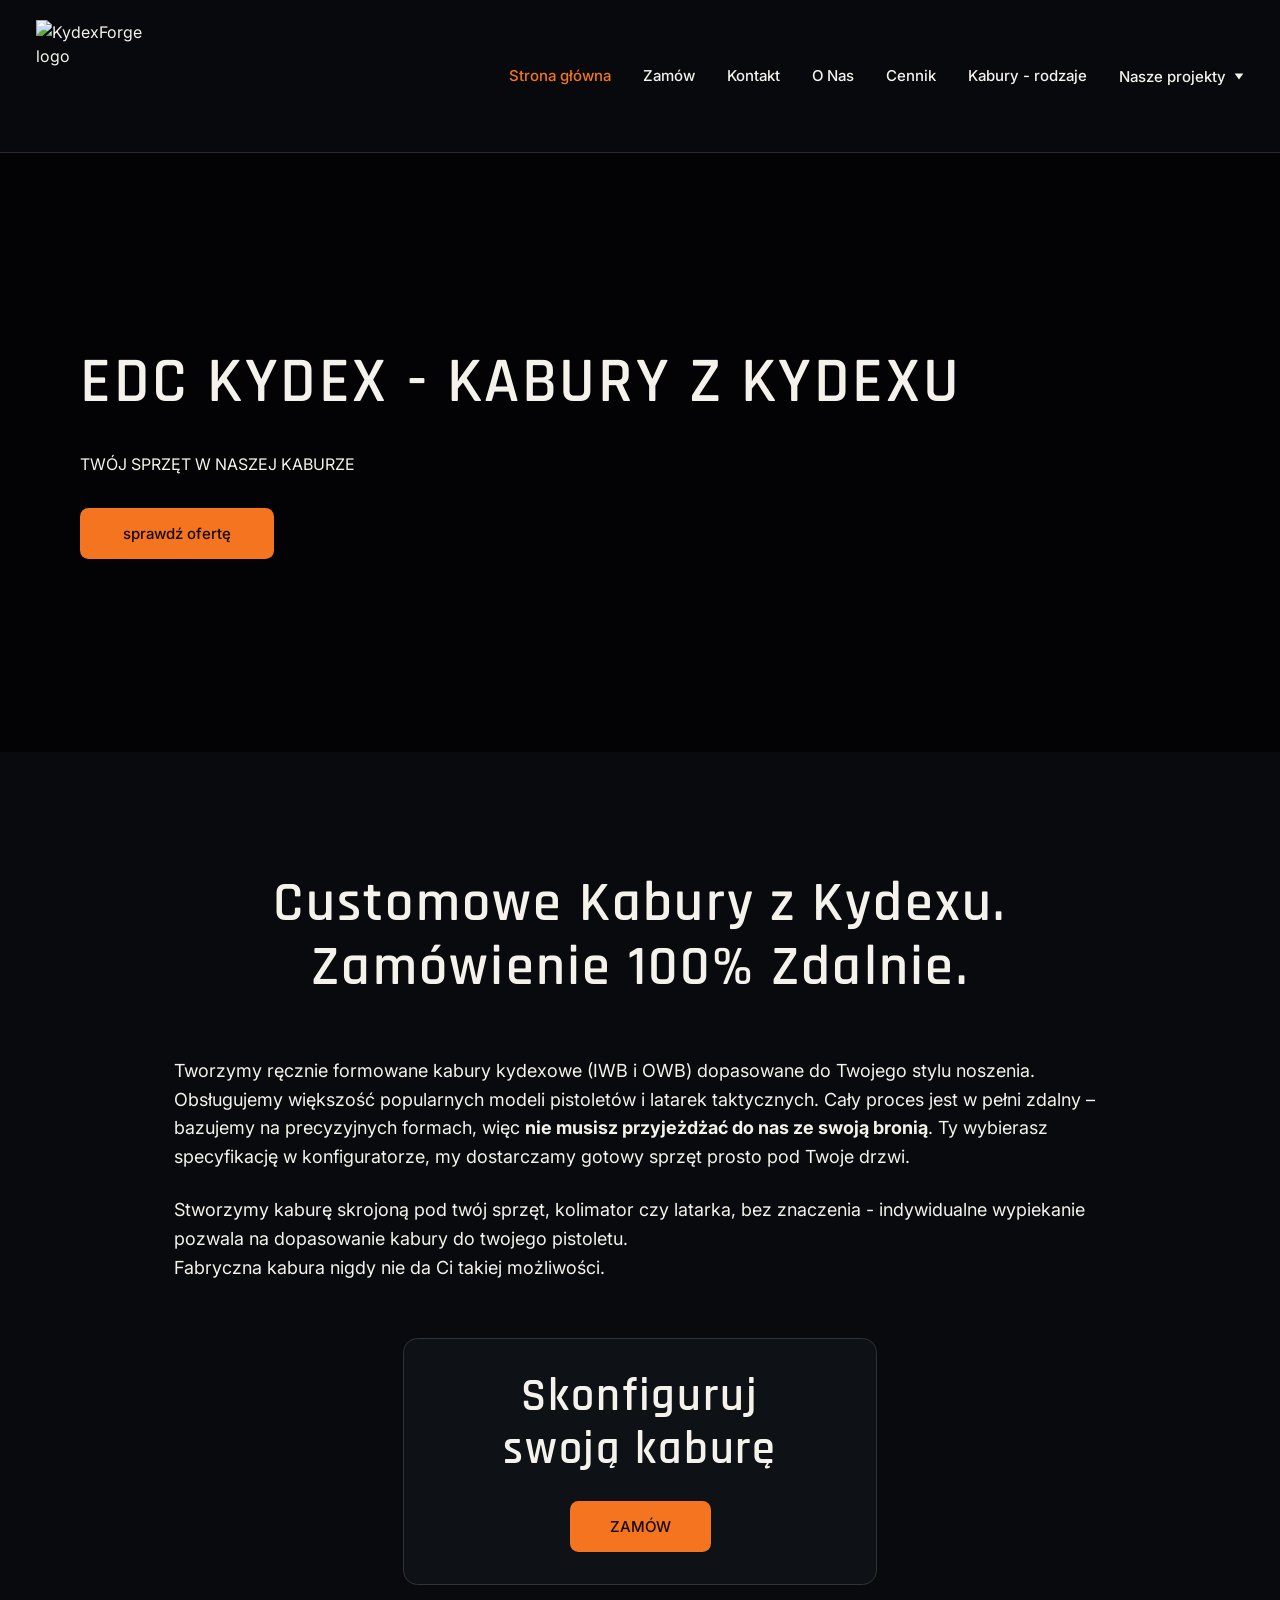
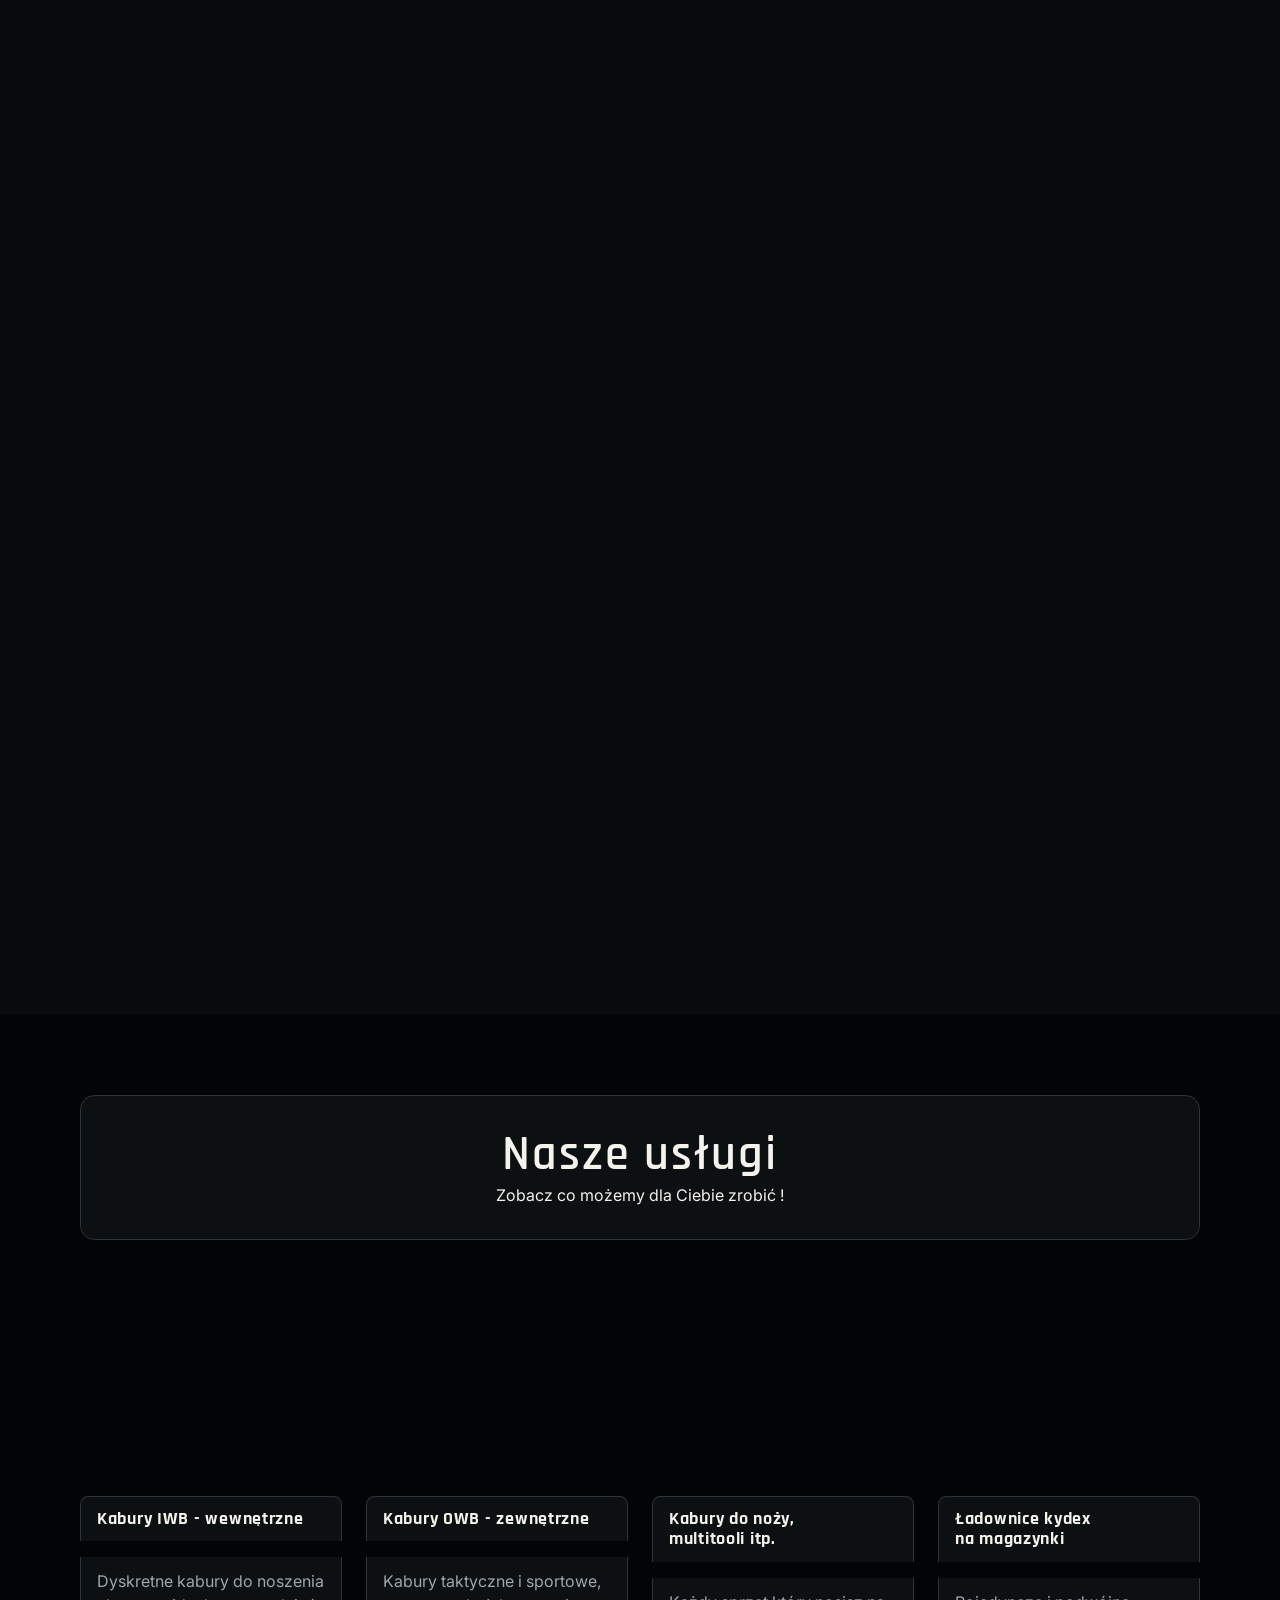
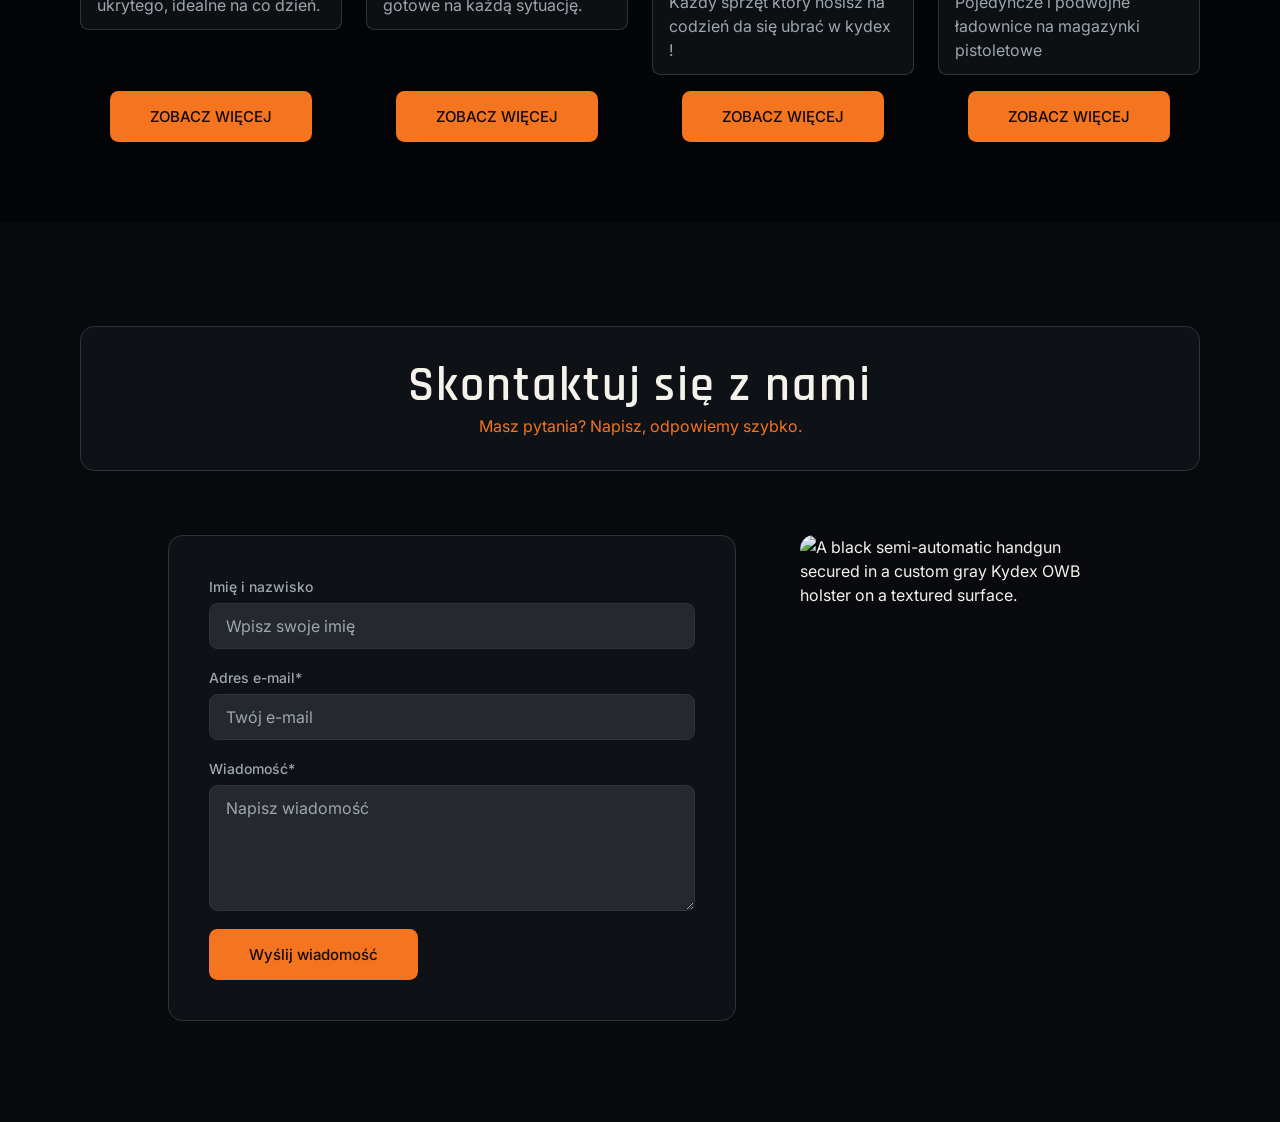
==== index.html @ a44f7149 "Add static EDCKYDEX site rewrite. Recreate the Hostinger pages as semantic HTML and CSS aligned with" ====
﻿<!DOCTYPE html>
<html lang="pl">
<head>
	<meta charset="utf-8">
	<meta name="viewport" content="width=device-width, initial-scale=1.0">

	<title>EDCKYDEX – kabury kydex i akcesoria 3D  | KydexForge</title>
	<meta name="description" content="Kabury Kydex do broni palnej, noży i multitooli. Zrobimy kaburę do twojej broni z latarką, kolimatorem, wewnętrzne do skrytego noszenia, zewnętrzne na strzelnicę lub zawody strzeleckie">
	<meta name="keywords" content="kabury kydex, akcesoria 3D, kabury custom">

	<link rel="canonical" href="https://www.edckydex.pl/">
	<link rel="alternate" hreflang="x-default" href="https://www.edckydex.pl/">

	<meta property="og:url" content="https://www.edckydex.pl/">
	<meta property="og:type" content="website">
	<meta property="og:site_name" content="KydexForge">
	<meta property="og:title" content="EDCKYDEX – kabury kydex i akcesoria 3D  | KydexForge">
	<meta property="og:description" content="Kabury Kydex do broni palnej, noży i multitooli. Zrobimy kaburę do twojej broni z latarką, kolimatorem, wewnętrzne do skrytego noszenia, zewnętrzne na strzelnicę lub zawody strzeleckie">
	<meta property="og:image" content="">
	<meta property="og:image:alt" content="">
	<meta name="twitter:card" content="summary_large_image">
	<meta name="twitter:title" content="EDCKYDEX – kabury kydex i akcesoria 3D  | KydexForge">
	<meta name="twitter:description" content="Kabury Kydex do broni palnej, noży i multitooli. Zrobimy kaburę do twojej broni z latarką, kolimatorem, wewnętrzne do skrytego noszenia, zewnętrzne na strzelnicę lub zawody strzeleckie">
	<meta name="twitter:image" content="">
	<meta name="twitter:image:alt" content="">

	<link rel="icon" type="image/png" sizes="16x16" href="/favicon-16.png">
	<link rel="icon" type="image/png" sizes="32x32" href="/favicon-32.png">
	<link rel="icon" type="image/png" sizes="192x192" href="/favicon-192.png">
	<link rel="apple-touch-icon" href="/apple-touch-icon.png">

	<link rel="preconnect" href="https://assets.zyrosite.com">
	<link rel="preconnect" href="https://fonts.googleapis.com">
	<link rel="preconnect" href="https://fonts.gstatic.com" crossorigin>
	<link rel="stylesheet" href="https://fonts.googleapis.com/css2?family=Inter:wght@400;500;600;700&amp;family=Rajdhani:wght@600;700&amp;display=swap">

	<link rel="stylesheet" href="/styles.css">

	<script type="application/ld+json">{"@context":"https://schema.org/","name":"KydexForge","url":"https://www.edckydex.pl","description":"Kabury Kydex do broni palnej, noży i multitooli. Zrobimy kaburę do twojej broni z latarką, kolimatorem, wewnętrzne do skrytego noszenia, zewnętrzne na strzelnicę lub zawody strzeleckie","inLanguage":"pl","keywords":["kabury kydex","akcesoria 3D","kabury custom"],"@type":"WebSite"}</script>
</head>
<body>
	<a class="skip-link" href="#main">Przejdź do treści</a>

	<header class="site-header">
		<div class="site-header__inner">
			<a class="site-header__logo" href="/">
				<img src="https://config.edckydex.pl/logo.png" alt="KydexForge logo" width="112" height="112">
			</a>

			<input class="nav-toggle" type="checkbox" id="nav-toggle">
			<label class="burger" for="nav-toggle" title="Menu" aria-label="Menu">
				<span class="burger__line"></span>
				<span class="burger__line"></span>
				<span class="burger__line"></span>
			</label>

			<nav class="nav" aria-label="Menu główne">
				<ul class="nav__list">
					<li class="nav__item"><a class="nav__link" href="/" aria-current="page">Strona główna</a></li>
					<li class="nav__item"><a class="nav__link" href="/zamowienie-kabury">Zamów</a></li>
					<li class="nav__item"><a class="nav__link" href="/#contact">Kontakt</a></li>
					<li class="nav__item"><a class="nav__link" href="/#aboutus">O Nas</a></li>
					<li class="nav__item"><a class="nav__link" href="/cennik-kabur">Cennik</a></li>
					<li class="nav__item"><a class="nav__link" href="/#services">Kabury - rodzaje</a></li>
					<li class="nav__item nav__item--has-children">
						<button class="nav__link nav__trigger" type="button" aria-haspopup="true">
							Nasze projekty
							<svg class="nav__arrow" width="10" height="7" viewBox="0 0 10 7" fill="none" aria-hidden="true" focusable="false"><path d="M5 6.5L0.669873 0.5L9.33013 0.500001L5 6.5Z" fill="currentColor"></path></svg>
						</button>
						<ul class="nav__dropdown" id="nav-projects">
							<li><a class="nav__link" href="/kabury-zewnetrzne#mpsradom">Kabura OWB MPS Radom</a></li>
							<li><a class="nav__link" href="/kabury-do-broni-palnej#p83iwb">Kabura IWB Plus do P-83</a></li>
							<li><a class="nav__link" href="/kabury-do-broni-palnej#iwbglockgl22">Kabura IWB Glock z latarką Fenix GL22</a></li>
							<li><a class="nav__link" href="/kabury-zewnetrzne#glockduty">Kabura Duty Glock 19/19X/45/17/49</a></li>
							<li><a class="nav__link" href="/kabury-zewnetrzne#pancakemc2c">Kabura Pancake Mossberg MC2C</a></li>
							<li><a class="nav__link" href="/kabury-zewnetrzne#uberticattleman">Kabura Pancake Uberti Cattleman lewa</a></li>
							<li><a class="nav__link" href="/kabury-zewnetrzne#canikttiowb">Kabura OWB Canik TTI Combat</a></li>
							<li><a class="nav__link" href="/kabury-do-broni-palnej#iwbechelon">Kabura IWB Echelon Compact</a></li>
							<li><a class="nav__link" href="/kabury-zewnetrzne#gpp1">Kabura Pancake Grand Power P1 MK23</a></li>
							<li><a class="nav__link" href="/kabury-zewnetrzne#keltecp17hybryda">Kabura IWB/OWB Keltec P17</a></li>
							<li><a class="nav__link" href="/kabury-zewnetrzne#pancakeglock45">Kabura Pancake Glock 19/45</a></li>
							<li><a class="nav__link" href="/kabury-zewnetrzne#steyrl9">Kabura Pancake Steyr L9A2</a></li>
							<li><a class="nav__link" href="/kabury-do-broni-palnej#mc2ciwb">Kabura IWB Mossberg MC2C</a></li>
							<li><a class="nav__link" href="/kabury-zewnetrzne#dutyshadow">Kabura Duty CZ Shadow Target 6&quot;</a></li>
							<li><a class="nav__link" href="/kabury-do-broni-palnej#glock19iwb">Kabura IWB Glock 19/CZ P10C</a></li>
							<li><a class="nav__link" href="/kabury-do-broni-palnej#wessonmodel36">Kabura IWB S&amp;W model 36</a></li>
							<li><a class="nav__link" href="/kabury-do-broni-palnej#pps-m2">Kabura IWB Walther PPS M2</a></li>
						</ul>
					</li>
				</ul>
			</nav>
		</div>
	</header>

	<main id="main">
		<section class="hero">
			<img class="hero__bg"
				alt="black and white bed linen"
				src="https://assets.zyrosite.com/cdn-cgi/image/format=auto,w=1920,fit=crop/MESQBRFYJM4INVUA/gemini_generated_image_mvxft9mvxft9mvxf-JSBDmFn2jzbjaI4V.png"
				srcset="https://assets.zyrosite.com/cdn-cgi/image/format=auto,w=768,fit=crop/MESQBRFYJM4INVUA/gemini_generated_image_mvxft9mvxft9mvxf-JSBDmFn2jzbjaI4V.png 768w,
					https://assets.zyrosite.com/cdn-cgi/image/format=auto,w=1440,fit=crop/MESQBRFYJM4INVUA/gemini_generated_image_mvxft9mvxft9mvxf-JSBDmFn2jzbjaI4V.png 1440w,
					https://assets.zyrosite.com/cdn-cgi/image/format=auto,w=1920,fit=crop/MESQBRFYJM4INVUA/gemini_generated_image_mvxft9mvxft9mvxf-JSBDmFn2jzbjaI4V.png 1920w,
					https://assets.zyrosite.com/cdn-cgi/image/format=auto,w=2800,fit=crop/MESQBRFYJM4INVUA/gemini_generated_image_mvxft9mvxft9mvxf-JSBDmFn2jzbjaI4V.png 2800w"
				sizes="100vw" fetchpriority="high" decoding="async">
			<div class="hero__content container">
				<h1>EDC KYDEX - KABURY Z KYDEXU</h1>
				<p class="hero__lead">TWÓJ SPRZĘT W NASZEJ KABURZE</p>
				<a class="btn hero__button" href="/#services">sprawdź ofertę</a>
			</div>
		</section>

		<section id="aboutus" class="about">
			<div class="container">
				<h2 class="about__title">Customowe Kabury z Kydexu.  Zamówienie 100% Zdalnie.</h2>

				<div class="about__text">
					<p>Tworzymy ręcznie formowane kabury kydexowe (IWB i OWB) dopasowane do Twojego stylu noszenia. Obsługujemy większość popularnych modeli pistoletów i latarek taktycznych. Cały proces jest w pełni zdalny – bazujemy na precyzyjnych formach, więc <strong>nie musisz przyjeżdżać do nas ze swoją bronią</strong>. Ty wybierasz specyfikację w konfiguratorze, my dostarczamy gotowy sprzęt prosto pod Twoje drzwi.</p>
					<p>Stworzymy kaburę skrojoną pod twój sprzęt, kolimator czy latarka, bez znaczenia - indywidualne wypiekanie  pozwala na dopasowanie kabury do twojego pistoletu.<br>Fabryczna kabura nigdy nie da Ci takiej możliwości.</p>
				</div>

				<div class="card card--cta about__cta">
					<h3 class="about__cta-title">Skonfiguruj swoją kaburę</h3>
					<a class="btn about__cta-button" href="https://config.edckydex.pl/" target="_blank" rel="nofollow noopener">ZAMÓW</a>
				</div>

				<img class="about__image"
					alt="Two black handguns secured in tan kydex tactical holsters with nylon drop leg straps."
					src="https://assets.zyrosite.com/cdn-cgi/image/format=auto,w=1024,h=668,fit=crop/MESQBRFYJM4INVUA/gemini_generated_image_p4zbgvp4zbgvp4zb-cxG4apz5AHHGq2GG.png"
					srcset="https://assets.zyrosite.com/cdn-cgi/image/format=auto,w=375,h=245,fit=crop/MESQBRFYJM4INVUA/gemini_generated_image_p4zbgvp4zbgvp4zb-cxG4apz5AHHGq2GG.png 375w,
						https://assets.zyrosite.com/cdn-cgi/image/format=auto,w=768,h=502,fit=crop/MESQBRFYJM4INVUA/gemini_generated_image_p4zbgvp4zbgvp4zb-cxG4apz5AHHGq2GG.png 768w,
						https://assets.zyrosite.com/cdn-cgi/image/format=auto,w=1024,h=668,fit=crop/MESQBRFYJM4INVUA/gemini_generated_image_p4zbgvp4zbgvp4zb-cxG4apz5AHHGq2GG.png 1024w,
						https://assets.zyrosite.com/cdn-cgi/image/format=auto,w=1920,h=1253,fit=crop/MESQBRFYJM4INVUA/gemini_generated_image_p4zbgvp4zbgvp4zb-cxG4apz5AHHGq2GG.png 1920w"
					sizes="(min-width: 920px) 854px, 100vw" width="854" height="557" loading="lazy" decoding="async">
			</div>
		</section>

		<section id="services" class="services">
			<div class="container">
				<div class="card card--banner services__intro">
					<h3>Nasze usługi</h3>
					<p>Zobacz co możemy dla Ciebie zrobić !</p>
				</div>

				<ul class="services__grid">
					<li class="service">
						<a class="service__image-link" href="/kabury-do-broni-palnej" rel="nofollow">
							<img class="service__image"
								alt="Black CZ P-10 C semi-automatic pistol next to a custom Kydex IWB holster on a wood background."
								src="https://assets.zyrosite.com/cdn-cgi/image/format=auto,w=768,h=538,fit=crop/MESQBRFYJM4INVUA/gemini_generated_image_6jdhcg6jdhcg6jdh-yZ6WcJ8DPp20JCOe.png"
								srcset="https://assets.zyrosite.com/cdn-cgi/image/format=auto,w=375,h=263,fit=crop/MESQBRFYJM4INVUA/gemini_generated_image_6jdhcg6jdhcg6jdh-yZ6WcJ8DPp20JCOe.png 375w,
									https://assets.zyrosite.com/cdn-cgi/image/format=auto,w=768,h=538,fit=crop/MESQBRFYJM4INVUA/gemini_generated_image_6jdhcg6jdhcg6jdh-yZ6WcJ8DPp20JCOe.png 768w,
									https://assets.zyrosite.com/cdn-cgi/image/format=auto,w=1024,h=718,fit=crop/MESQBRFYJM4INVUA/gemini_generated_image_6jdhcg6jdhcg6jdh-yZ6WcJ8DPp20JCOe.png 1024w"
								sizes="(min-width: 920px) 400px, 100vw" width="400" height="280" loading="lazy" decoding="async">
						</a>
						<h6 class="service__title"><strong>Kabury IWB - wewnętrzne</strong></h6>
						<p class="service__text">Dyskretne kabury do noszenia ukrytego, idealne na co dzień.</p>
						<a class="btn service__button" href="/kabury-do-broni-palnej">ZOBACZ WIĘCEJ</a>
					</li>

					<li class="service">
						<a class="service__image-link" href="/kabury-zewnetrzne">
							<img class="service__image"
								alt="Close-up of a black tactical kydex holster with a handgun secured on a shooter's hip at an outdoor range."
								src="https://assets.zyrosite.com/cdn-cgi/image/format=auto,w=768,h=538,fit=crop/MESQBRFYJM4INVUA/projekt-bez-nazwy-25-wo7CBad02szwQ0hn.png"
								srcset="https://assets.zyrosite.com/cdn-cgi/image/format=auto,w=375,h=263,fit=crop/MESQBRFYJM4INVUA/projekt-bez-nazwy-25-wo7CBad02szwQ0hn.png 375w,
									https://assets.zyrosite.com/cdn-cgi/image/format=auto,w=768,h=538,fit=crop/MESQBRFYJM4INVUA/projekt-bez-nazwy-25-wo7CBad02szwQ0hn.png 768w,
									https://assets.zyrosite.com/cdn-cgi/image/format=auto,w=1024,h=718,fit=crop/MESQBRFYJM4INVUA/projekt-bez-nazwy-25-wo7CBad02szwQ0hn.png 1024w"
								sizes="(min-width: 920px) 400px, 100vw" width="400" height="280" loading="lazy" decoding="async">
						</a>
						<h6 class="service__title"><strong>Kabury OWB - zewnętrzne</strong></h6>
						<p class="service__text">Kabury taktyczne i sportowe, gotowe na każdą sytuację.</p>
						<a class="btn service__button" href="/kabury-zewnetrzne">ZOBACZ WIĘCEJ</a>
					</li>

					<li class="service">
						<a class="service__image-link" href="/kabury-z-kydexu-do-nozy#knives">
							<img class="service__image"
								alt="Two custom fixed blade tactical knives in black Kydex sheaths on a rustic wood surface."
								src="https://assets.zyrosite.com/cdn-cgi/image/format=auto,w=768,h=538,fit=crop/MESQBRFYJM4INVUA/projekt-bez-nazwy-31-Y7TS2TgowQIx1f1m.png"
								srcset="https://assets.zyrosite.com/cdn-cgi/image/format=auto,w=375,h=263,fit=crop/MESQBRFYJM4INVUA/projekt-bez-nazwy-31-Y7TS2TgowQIx1f1m.png 375w,
									https://assets.zyrosite.com/cdn-cgi/image/format=auto,w=768,h=538,fit=crop/MESQBRFYJM4INVUA/projekt-bez-nazwy-31-Y7TS2TgowQIx1f1m.png 768w,
									https://assets.zyrosite.com/cdn-cgi/image/format=auto,w=1024,h=718,fit=crop/MESQBRFYJM4INVUA/projekt-bez-nazwy-31-Y7TS2TgowQIx1f1m.png 1024w"
								sizes="(min-width: 920px) 400px, 100vw" width="400" height="280" loading="lazy" decoding="async">
						</a>
						<h6 class="service__title"><strong>Kabury do noży, multitooli itp.</strong></h6>
						<p class="service__text">Każdy sprzęt który nosisz na codzień da się ubrać w kydex !</p>
						<a class="btn service__button" href="/kabury-z-kydexu-do-nozy#knives">ZOBACZ WIĘCEJ</a>
					</li>

					<li class="service">
						<a class="service__image-link" href="/kabury-do-magazynkow#pouches">
							<img class="service__image"
								alt=""
								src="https://assets.zyrosite.com/cdn-cgi/image/format=auto,w=768,h=538,fit=crop/MESQBRFYJM4INVUA/projekt-bez-nazwy-39-A2X85jYMeCJWvLR9.png"
								srcset="https://assets.zyrosite.com/cdn-cgi/image/format=auto,w=375,h=263,fit=crop/MESQBRFYJM4INVUA/projekt-bez-nazwy-39-A2X85jYMeCJWvLR9.png 375w,
									https://assets.zyrosite.com/cdn-cgi/image/format=auto,w=768,h=538,fit=crop/MESQBRFYJM4INVUA/projekt-bez-nazwy-39-A2X85jYMeCJWvLR9.png 768w,
									https://assets.zyrosite.com/cdn-cgi/image/format=auto,w=1024,h=718,fit=crop/MESQBRFYJM4INVUA/projekt-bez-nazwy-39-A2X85jYMeCJWvLR9.png 1024w"
								sizes="(min-width: 920px) 400px, 100vw" width="400" height="280" loading="lazy" decoding="async">
						</a>
						<h6 class="service__title"><strong>Ładownice kydex na magazynki</strong></h6>
						<p class="service__text">Pojedyncze i podwójne ładownice na magazynki pistoletowe</p>
						<a class="btn service__button" href="/kabury-do-magazynkow#pouches">ZOBACZ WIĘCEJ</a>
					</li>
				</ul>
			</div>
		</section>

		<section id="contact" class="contact">
			<div class="container">
				<div class="card card--banner contact__intro">
					<h3>Skontaktuj się z nami</h3>
					<p class="contact__lead">Masz pytania? Napisz, odpowiemy szybko.</p>
				</div>

				<div class="contact__body">
					<form class="contact-form" name="Contact form 16" method="post" action="#">
						<p class="field">
							<label for="full-name">Imię i nazwisko</label>
							<input id="full-name" name="firstName" type="text" placeholder="Wpisz swoje imię" autocomplete="name">
						</p>
						<p class="field">
							<label for="email">Adres e-mail*</label>
							<input id="email" name="email" type="email" placeholder="Twój e-mail" autocomplete="email" required>
						</p>
						<p class="field">
							<label for="message">Wiadomość*</label>
							<textarea id="message" name="message" rows="5" placeholder="Napisz wiadomość" required></textarea>
						</p>
						<button class="btn contact-form__submit" type="submit" name="submit">Wyślij wiadomość</button>
					</form>

					<img class="contact__image"
						alt="A black semi-automatic handgun secured in a custom gray Kydex OWB holster on a textured surface."
						src="https://assets.zyrosite.com/cdn-cgi/image/format=auto,w=375,h=580,fit=crop/MESQBRFYJM4INVUA/gemini_generated_image_jkxncvjkxncvjkxn-KHuALRcdVE9cjBJe.png"
						srcset="https://assets.zyrosite.com/cdn-cgi/image/format=auto,w=375,h=580,fit=crop/MESQBRFYJM4INVUA/gemini_generated_image_jkxncvjkxncvjkxn-KHuALRcdVE9cjBJe.png 375w,
							https://assets.zyrosite.com/cdn-cgi/image/format=auto,w=768,h=1186,fit=crop/MESQBRFYJM4INVUA/gemini_generated_image_jkxncvjkxncvjkxn-KHuALRcdVE9cjBJe.png 768w,
							https://assets.zyrosite.com/cdn-cgi/image/format=auto,w=1024,h=1582,fit=crop/MESQBRFYJM4INVUA/gemini_generated_image_jkxncvjkxncvjkxn-KHuALRcdVE9cjBJe.png 1024w"
						sizes="(min-width: 920px) 312px, 70vw" width="312" height="482" loading="lazy" decoding="async">
				</div>
			</div>
		</section>
	</main>

	<footer class="site-footer">
		<div class="container site-footer__inner">
			<div class="site-footer__col">
				<h5>Kontakt</h5>
				<p>Masz pytania? Napisz lub zadzwoń do nas.</p>
			</div>

			<div class="site-footer__col">
				<p class="site-footer__label"><strong>Email</strong></p>
				<p><strong><a href="mailto:kabura@edckydex.pl">kabura@edckydex.pl</a></strong></p>
			</div>

			<div class="site-footer__col">
				<p class="site-footer__label"><strong>Telefon</strong></p>
				<p><a href="tel:+48503039612">+48 503-039-612</a></p>
			</div>

			<ul class="social">
				<li>
					<a class="social__link" href="https://www.facebook.com/profile.php?id=61578363743327" target="_blank" rel="noopener" title="Go to Facebook page">
						<svg width="24" height="24" viewBox="0 0 24 24" fill="none" aria-hidden="true" focusable="false"><path d="M24 12.0726C24 5.44354 18.629 0.0725708 12 0.0725708C5.37097 0.0725708 0 5.44354 0 12.0726C0 18.0619 4.38823 23.0264 10.125 23.9274V15.5414H7.07661V12.0726H10.125V9.4287C10.125 6.42144 11.9153 4.76031 14.6574 4.76031C15.9706 4.76031 17.3439 4.99451 17.3439 4.99451V7.94612H15.8303C14.34 7.94612 13.875 8.87128 13.875 9.82015V12.0726H17.2031L16.6708 15.5414H13.875V23.9274C19.6118 23.0264 24 18.0619 24 12.0726Z" fill="currentColor"></path></svg>
						<span class="visually-hidden">Facebook</span>
					</a>
				</li>
			</ul>

			<p class="site-footer__copyright">© 2025. All rights reserved.</p>
		</div>
	</footer>
</body>
</html>
---- styles.css ----
/* ==========================================================================
   EDCKYDEX - tokeny
   ========================================================================== */

:root {
	--color-bg: oklch(14.5% 0.008 260);
	--color-fg: oklch(96% 0.01 90);
	--color-card: oklch(18.5% 0.01 260);
	--color-card-fg: oklch(96% 0.01 90);
	--color-primary: oklch(70% 0.18 48);
	--color-primary-fg: oklch(16% 0.02 48);
	--color-secondary: oklch(26% 0.012 260);
	--color-secondary-fg: oklch(92% 0.01 90);
	--color-muted: oklch(24% 0.01 260);
	--color-muted-fg: oklch(72% 0.015 250);
	--color-border: oklch(32% 0.015 250);
	--color-input: oklch(28% 0.012 250);
	--color-steel: oklch(68% 0.02 240);

	--color-orange: var(--color-primary);
	--color-black: var(--color-bg);
	--color-dark: var(--color-secondary);
	--color-dark-hover: oklch(32% 0.018 48);
	--color-ink: var(--color-fg);
	--color-body: var(--color-bg);
	--color-white: var(--color-fg);
	--color-input-border: var(--color-border);

	--font: Inter, ui-sans-serif, system-ui, sans-serif;
	--font-display: Rajdhani, Inter, ui-sans-serif, sans-serif;

	--container: 72rem;
	--gutter: 1rem;

	--radius: 0.65rem;
	--radius-md: calc(var(--radius) - 2px);
	--radius-xl: calc(var(--radius) + 4px);
	--radius-card: var(--radius-xl);
	--radius-image: var(--radius-xl);
	--radius-pill: var(--radius-md);
	--card-border: 1px solid var(--color-border);

	--header-height: 8rem;
}

@media (min-width: 57.5em) {
	:root {
		--header-height: 9.5rem;
	}
}

/* ==========================================================================
   Reset i podstawy
   ========================================================================== */

*,
*::before,
*::after {
	box-sizing: border-box;
}

html {
	color-scheme: dark;
	scroll-behavior: smooth;
	scroll-padding-top: var(--header-height);
}

body {
	margin: 0;
	font-family: var(--font);
	font-size: 1rem;
	font-weight: 400;
	line-height: 1.5;
	color: var(--color-fg);
	background: var(--color-bg);
	-webkit-text-size-adjust: 100%;
}

h1,
h2,
h3,
h4,
h5,
h6,
p,
figure,
ul {
	margin: 0;
}

ul {
	padding: 0;
	list-style: none;
}

img,
svg {
	display: block;
	max-width: 100%;
}

img {
	height: auto;
}

a {
	color: inherit;
	text-decoration: none;
}

a:hover,
a:focus-visible {
	text-decoration: underline;
}

:focus-visible {
	outline: 3px solid var(--color-orange);
	outline-offset: 2px;
}

h1,
h2,
h3,
h4,
h5,
h6 {
	font-family: var(--font-display);
	font-weight: 600;
	line-height: 1.15;
	letter-spacing: 0.04em;
	text-wrap: balance;
}

h1 {
	font-size: 2.5rem;
}

h2 {
	font-size: 2.25rem;
}

h3 {
	font-size: 2rem;
}

h5 {
	font-size: 1.25rem;
}

h6 {
	font-size: 1.125rem;
}

@media (min-width: 57.5em) {
	h1 {
		font-size: 4rem;
	}

	h2 {
		font-size: 3.5rem;
	}

	h3 {
		font-size: 3rem;
	}

	h5 {
		font-size: 1.625rem;
	}
}

.container {
	width: 100%;
	max-width: var(--container);
	margin-inline: auto;
	padding-inline: var(--gutter);
}

.visually-hidden {
	position: absolute;
	width: 1px;
	height: 1px;
	overflow: hidden;
	clip-path: inset(50%);
	white-space: nowrap;
}

.skip-link {
	position: absolute;
	top: 0;
	left: 50%;
	z-index: 100;
	padding: 0.75rem 1.5rem;
	color: var(--color-primary-fg);
	background: var(--color-primary);
	border-radius: 0 0 var(--radius-md) var(--radius-md);
	transform: translate(-50%, -110%);
}

.skip-link:focus-visible {
	transform: translate(-50%, 0);
}

/* ==========================================================================
   Przyciski
   ========================================================================== */

.btn {
	display: inline-flex;
	align-items: center;
	justify-content: center;
	padding: 0.75rem 1.5rem;
	font-family: inherit;
	font-size: 0.9375rem;
	font-weight: 500;
	line-height: normal;
	color: var(--color-primary-fg);
	text-align: center;
	background: var(--color-primary);
	border: 0;
	border-radius: var(--radius-md);
	cursor: pointer;
	transition: filter 0.2s ease, background-color 0.2s ease;
}

.btn:hover,
.btn:focus-visible {
	filter: brightness(1.08);
	text-decoration: none;
}

.btn--accent {
	background: var(--color-primary);
	color: var(--color-primary-fg);
}

@media (min-width: 57.5em) {
	.btn {
		padding: 1rem 2.5rem;
	}
}

/* ==========================================================================
   Nagłówek i nawigacja
   ========================================================================== */

.site-header {
	position: sticky;
	top: 0;
	z-index: 20;
	background: color-mix(in oklch, var(--color-bg) 88%, transparent);
	border-bottom: 1px solid color-mix(in oklch, var(--color-border) 80%, transparent);
	backdrop-filter: blur(16px);
}

.site-header__inner {
	display: flex;
	flex-wrap: wrap;
	align-items: center;
	justify-content: space-between;
	gap: 1rem;
	width: 100%;
	max-width: 1240px;
	margin-inline: auto;
	padding: 1.25rem var(--gutter);
}

.site-header__logo img {
	width: 5.5rem;
	height: auto;
}

.nav-toggle {
	position: absolute;
	width: 1px;
	height: 1px;
	opacity: 0;
}

.burger {
	display: flex;
	flex-direction: column;
	justify-content: space-between;
	width: 1.75rem;
	height: 1.25rem;
	cursor: pointer;
}

.burger__line {
	height: 2px;
	background: var(--color-ink);
}

.nav-toggle:focus-visible + .burger {
	outline: 3px solid var(--color-orange);
	outline-offset: 6px;
}

.nav {
	display: none;
	flex-basis: 100%;
	max-height: 70vh;
	overflow-y: auto;
	overscroll-behavior: contain;
}

.nav-toggle:checked ~ .nav {
	display: block;
}

.nav__list {
	display: flex;
	flex-direction: column;
	align-items: flex-end;
	gap: 1.25rem;
	padding-block: 1.25rem;
}

.nav__link {
	display: block;
	font-size: 0.9375rem;
	font-weight: 500;
	color: var(--color-fg);
}

.nav__link[aria-current="page"] {
	color: var(--color-primary);
}

.nav__trigger {
	display: inline-flex;
	align-items: center;
	gap: 0.5rem;
	padding: 0;
	font-family: inherit;
	background: none;
	border: 0;
	cursor: pointer;
}

.nav__dropdown {
	display: none;
	padding-block: 0.75rem;
}

.nav__dropdown li + li {
	margin-top: 0.75rem;
}

.nav__item--has-children:hover .nav__dropdown,
.nav__item--has-children:focus-within .nav__dropdown {
	display: block;
}

.nav__item--has-children:focus-within .nav__arrow {
	transform: rotate(180deg);
}

@media (min-width: 57.5em) {
	.site-header__inner {
		flex-wrap: nowrap;
		padding-block: 1.25rem;
	}

	.site-header__logo img {
		width: 7rem;
	}

	.nav-toggle,
	.burger {
		display: none;
	}

	.nav {
		display: block;
		flex-basis: auto;
		max-height: none;
		overflow: visible;
	}

	.nav__list {
		flex-direction: row;
		align-items: center;
		gap: 2rem;
		padding-block: 0;
	}

	.nav__item--has-children {
		position: relative;
	}

	.nav__dropdown {
		position: absolute;
		top: 100%;
		right: 0;
		min-width: 18rem;
		padding: 1rem 1.25rem;
		background: var(--color-card);
		border: 1px solid var(--color-border);
		border-radius: var(--radius-xl);
		box-shadow: 0 0.75rem 2rem rgb(0 0 0 / 40%);
	}
}

/* ==========================================================================
   Hero
   ========================================================================== */

.hero {
	position: relative;
	display: flex;
	align-items: center;
	min-height: 22rem;
	padding-block: 3.5rem;
	isolation: isolate;
	color: var(--color-white);
}

.hero__bg {
	position: absolute;
	inset: 0;
	z-index: -2;
	width: 100%;
	height: 100%;
	object-fit: cover;
}

.hero::after {
	content: "";
	position: absolute;
	inset: 0;
	z-index: -1;
	background: rgb(0 0 0 / 66%);
}

.hero__content {
	display: flex;
	flex-direction: column;
	align-items: center;
	gap: 1rem;
	text-align: center;
}

.hero__lead {
	max-width: 32rem;
}

.hero__button {
	align-self: stretch;
}

@media (min-width: 57.5em) {
	.hero {
		min-height: 37.4375rem;
		padding-block: 6rem;
	}

	.hero__content {
		align-items: flex-start;
		gap: 2rem;
		text-align: left;
	}

	.hero h1 {
		max-width: 57.1875rem;
	}

	.hero__button {
		align-self: auto;
		min-width: 12.125rem;
	}
}

/* Podstrona „Zamów" - ten sam hero, inne tło i mocniejsze przyciemnienie */

.hero--order {
	min-height: 18.6875rem;
	background: url("https://assets.zyrosite.com/cdn-cgi/image/format=auto,w=1920,fit=crop/MESQBRFYJM4INVUA/projekt-bez-nazwy-17-E8X0ubIznYwMdTdD.png") center / cover no-repeat;
}

.hero--order::after {
	background: rgb(0 0 0 / 54%);
}

.order__button {
	width: 100%;
	max-width: 16.4375rem;
	min-height: 3.125rem;
}

@media (min-width: 57.5em) {
	.hero--order {
		min-height: 51.6875rem;
		background-attachment: fixed;
	}

	.hero--order h1 {
		max-width: 59.25rem;
	}

	.order__button {
		max-width: 53.5625rem;
		min-height: 4.6875rem;
	}
}

/* ==========================================================================
   Karty (czarny panel z pomarańczową obwódką)
   ========================================================================== */

.card {
	background: color-mix(in oklch, var(--color-card) 80%, transparent);
	border: var(--card-border);
	border-radius: var(--radius-card);
	color: var(--color-card-fg);
}

.card--banner {
	padding: 1.5rem;
	text-align: center;
}

.card--invert {
	color: var(--color-card-fg);
	background: color-mix(in oklch, var(--color-card) 80%, transparent);
	border-color: var(--color-border);
}

.card--invert h1,
.card--invert h2,
.card--invert h3 {
	color: var(--color-primary);
}

.card--flat,
.card--slab {
	border-width: 1px;
	border-radius: var(--radius-xl);
}

.card--cta {
	display: flex;
	flex-direction: column;
	align-items: center;
	gap: 1.5rem;
	padding: 2rem 1.5rem;
	text-align: center;
}

/* ==========================================================================
   O nas
   ========================================================================== */

.about {
	padding-block: 3rem;
}

.about .container {
	display: flex;
	flex-direction: column;
	align-items: center;
	gap: 2.5rem;
}

.about__title {
	text-align: center;
}

.about__text {
	display: flex;
	flex-direction: column;
	gap: 1.5rem;
	max-width: 58.25rem;
}

.about__cta {
	width: 100%;
	max-width: 29.625rem;
}

.about__cta-title {
	font-size: 2rem;
}

.about__image {
	width: 100%;
	max-width: 53.375rem;
	border-radius: var(--radius-image);
}

@media (min-width: 57.5em) {
	.about {
		padding-block: 7.5rem;
	}

	.about .container {
		gap: 3.5rem;
	}

	.about__text {
		font-size: 1.125rem;
		line-height: 1.6;
	}

	.about__cta-title {
		font-size: 2.875rem;
	}
}

/* ==========================================================================
   Usługi
   ========================================================================== */

.services {
	position: relative;
	padding-block: 3rem;
	isolation: isolate;
	background: var(--color-bg) url("https://assets.zyrosite.com/cdn-cgi/image/format=auto,w=1920,fit=crop/MESQBRFYJM4INVUA/projekt-bez-nazwy-17-E8X0ubIznYwMdTdD.png") center / cover no-repeat;
}

.services::before {
	content: "";
	position: absolute;
	inset: 0;
	z-index: -1;
	background: rgb(0 0 0 / 62%);
}

.services .container {
	display: flex;
	flex-direction: column;
	gap: 2.5rem;
}

.services__intro h3 {
	font-size: 2.5rem;
}

.services__grid {
	display: grid;
	gap: 2rem;
}

.service {
	display: flex;
	flex-direction: column;
	align-items: center;
	gap: 1rem;
	text-align: center;
}

.service__image-link {
	width: 100%;
}

.service__image {
	width: 100%;
	aspect-ratio: 400 / 280;
	object-fit: cover;
	border-radius: var(--radius-image);
}

.service__title,
.service__text {
	width: 100%;
	padding: 0.75rem 1rem;
	color: var(--color-fg);
	background: color-mix(in oklch, var(--color-card) 80%, transparent);
	border: 1px solid var(--color-border);
	text-align: left;
}

.service__title {
	border-radius: var(--radius-md) var(--radius-md) 0 0;
	border-bottom: 0;
}

.service__text {
	color: var(--color-muted-fg);
	border-radius: 0 0 var(--radius-md) var(--radius-md);
	border-top: 0;
}

.service__button {
	margin-top: auto;
}

@media (min-width: 40em) {
	.services__grid {
		grid-template-columns: repeat(2, 1fr);
		gap: 2.5rem 1.5rem;
	}
}

@media (min-width: 57.5em) {
	.services {
		padding-block: 5rem;
		background-attachment: fixed;
	}

	.services .container {
		gap: 3.5rem;
	}

	.services__intro {
		padding: 2rem;
	}

	.services__intro h3 {
		font-size: 3rem;
	}

	.services__grid {
		grid-template-columns: repeat(4, 1fr);
	}
}

/* ==========================================================================
   Cennik
   ========================================================================== */

.pricing {
	padding-block: 3rem;
	background:
		linear-gradient(rgb(0 0 0 / 55%), rgb(0 0 0 / 55%)),
		url("https://assets.zyrosite.com/cdn-cgi/image/format=auto,w=1920,fit=crop/MESQBRFYJM4INVUA/3-Yb8fHhlaFEmSm1cT.jpg") center / cover no-repeat,
		var(--color-bg);
}

.pricing .container {
	display: flex;
	flex-direction: column;
	gap: 2.5rem;
}

.price-card {
	display: flex;
	flex-direction: column;
	gap: 1rem;
	padding: 1.5rem;
	color: var(--color-card-fg);
	background: color-mix(in oklch, var(--color-card) 80%, transparent);
	border: 1px solid var(--color-border);
	border-radius: var(--radius-xl);
}

.pricing__intro {
	align-items: center;
	text-align: center;
}

.pricing__intro-lead {
	font-size: 1.25rem;
	line-height: 1.3;
}

.pricing__list {
	display: flex;
	flex-direction: column;
	gap: 2.5rem;
}

.price-item {
	display: grid;
	gap: 1.5rem;
	justify-items: center;
}

.price-item__image {
	width: 100%;
	max-width: 37.875rem;
	border-radius: var(--radius-image);
}

.price-item__image--narrow {
	max-width: 23.75rem;
}

.price-item__body h5 {
	font-size: 1.5rem;
}

.price-item__body .btn {
	align-self: center;
	width: 100%;
	max-width: 23.4375rem;
}

@media (min-width: 57.5em) {
	.pricing {
		padding-block: 5rem;
		background-attachment: fixed;
	}

	.pricing .container {
		gap: 4.5rem;
	}

	.pricing__intro {
		gap: 2rem;
		max-width: 29.4375rem;
		margin-inline: auto;
		padding: 2.5rem;
	}

	.pricing__intro-lead {
		font-size: 2rem;
	}

	.pricing__list {
		gap: 4.5rem;
	}

	.price-item {
		grid-template-columns: minmax(0, 37.875rem) minmax(0, 31.4375rem);
		gap: 3rem;
		align-items: center;
	}

	.price-item__body {
		gap: 1.5rem;
		padding: 2.5rem;
	}

	.price-item__body h5 {
		font-size: 2rem;
	}

	.price-item__body p {
		font-size: 1.5rem;
		line-height: 1.3;
	}
}

/* ==========================================================================
   Podstrony z projektami kabur
   ========================================================================== */

.intro {
	padding-block: 3rem;
	color: var(--color-fg);
	background: var(--color-bg) url("https://assets.zyrosite.com/cdn-cgi/image/format=auto,w=1920,fit=crop/MESQBRFYJM4INVUA/projekt-bez-nazwy-17-E8X0ubIznYwMdTdD.png") center / cover no-repeat;
}

.intro .container {
	display: flex;
	flex-direction: column;
	gap: 2rem;
}

.intro__text {
	display: flex;
	flex-direction: column;
	gap: 1rem;
	padding: 1.5rem;
	text-align: center;
}

.intro__features,
.intro__gallery {
	display: grid;
	gap: 1.5rem;
	align-items: center;
	justify-items: center;
}

.intro__image {
	width: 100%;
	border-radius: var(--radius-image);
}

.intro__image--round {
	border-radius: 51px;
}

.feature-list {
	display: flex;
	flex-direction: column;
	gap: 1.5rem;
	width: 100%;
}

.feature {
	display: flex;
	flex-direction: column;
	gap: 0.5rem;
	padding: 1rem 1.5rem;
	background: color-mix(in oklch, var(--color-card) 80%, transparent);
	border: 1px solid var(--color-border);
	border-radius: var(--radius-xl);
}

.feature h6 {
	font-size: 2rem;
}

.feature p {
	font-size: 1.125rem;
	line-height: 1.3;
}

.intro__button {
	align-self: center;
	width: 100%;
	max-width: 8.125rem;
	min-height: 3.125rem;
}

.projects-title {
	padding-block: 3rem;
	text-align: center;
}

.project {
	padding-block: 3rem;
	color: var(--color-fg);
	background: var(--color-bg) url("https://assets.zyrosite.com/cdn-cgi/image/format=auto,w=1920,fit=crop/MESQBRFYJM4INVUA/3-Yb8fHhlaFEmSm1cT.jpg") center / cover no-repeat;
}

.project .container {
	display: flex;
	flex-direction: column;
	gap: 1.5rem;
}

.project h3 {
	text-align: center;
}

.project__text {
	font-size: 1.125rem;
}

.gallery {
	display: grid;
	gap: 1rem;
	align-items: start;
}

.gallery img {
	width: 100%;
	border-radius: var(--radius-image);
}

.gallery--4 {
	grid-template-columns: repeat(2, 1fr);
}

@media (min-width: 40em) {
	.gallery {
		grid-template-columns: repeat(2, 1fr);
	}
}

/* Pomarańczowa karta otwierająca podstronę i przycisk pod treścią */

.lead-card {
	display: flex;
	flex-direction: column;
	gap: 1rem;
	padding: 1.5rem;
	text-align: center;
}

.lead-card p {
	font-size: 1.125rem;
	line-height: 1.3;
}

.lead-button {
	align-self: center;
	width: 100%;
	max-width: 8.125rem;
	min-height: 3.125rem;
}

/* Podstrony „Kabury do noży" i „Ładownice" — jedna sekcja z galerią */

.knives,
.pouches {
	padding-block: 3rem;
	background:
		linear-gradient(rgb(0 0 0 / 50%), rgb(0 0 0 / 50%)),
		url("https://assets.zyrosite.com/cdn-cgi/image/format=auto,w=1920,fit=crop/MESQBRFYJM4INVUA/3-Yb8fHhlaFEmSm1cT.jpg") center / cover no-repeat,
		var(--color-bg);
}

.knives .container,
.pouches .container {
	display: flex;
	flex-direction: column;
	gap: 2.5rem;
}

/* Podstrona „Kabury OWB" - sekcja otwierająca z typami kabur */

.owb {
	padding-block: 3rem;
	color: var(--color-fg);
	background:
		linear-gradient(rgb(0 0 0 / 50%), rgb(0 0 0 / 50%)),
		url("https://assets.zyrosite.com/cdn-cgi/image/format=auto,w=1920,fit=crop/MESQBRFYJM4INVUA/3-Yb8fHhlaFEmSm1cT.jpg") center / cover no-repeat,
		var(--color-bg);
}

.owb .container {
	display: flex;
	flex-direction: column;
	gap: 2.5rem;
}

.owb__types {
	display: grid;
	gap: 2rem;
	justify-content: center;
}

.type {
	display: flex;
	flex-direction: column;
}

.type__image {
	width: 100%;
	border-radius: var(--radius-image);
}

.type__body {
	display: flex;
	flex-direction: column;
	gap: 1rem;
	padding: 1.5rem;
	text-align: center;
	background: color-mix(in oklch, var(--color-card) 80%, transparent);
	border: 1px solid var(--color-border);
	border-radius: 0 0 var(--radius-xl) var(--radius-xl);
}

.type__body h5 {
	font-size: 1.5rem;
}

.type__body p {
	font-size: 1.125rem;
	line-height: 1.3;
}

/* Blok projektu: zdjęcie i pomarańczowa karta z opisem */

.project__split {
	display: grid;
	gap: 1.5rem;
	align-items: center;
	justify-items: center;
}

.project__image {
	width: 100%;
	border-radius: 6%;
}

.project__caption {
	width: 100%;
	padding: 1.5rem;
}

@media (min-width: 57.5em) {
	.intro,
	.project {
		padding-block: 5rem;
		background-attachment: fixed;
	}

	.intro .container {
		gap: 3.5rem;
	}

	.intro__title {
		max-width: 29.625rem;
		margin-inline: auto;
	}

	.intro__text {
		max-width: 39.375rem;
		margin-inline: auto;
		padding: 2.5rem;
		font-size: 1.5rem;
		line-height: 1.4;
	}

	.intro__features {
		grid-template-columns: minmax(0, 38.25rem) minmax(0, 33.75rem);
		gap: 3rem;
		justify-content: center;
	}

	.intro__gallery {
		grid-template-columns: minmax(0, 34rem) minmax(0, 30.375rem);
		gap: 3rem;
		justify-content: center;
	}

	.intro__button {
		max-width: 27.9375rem;
		min-height: 3.3125rem;
	}

	.projects-title {
		padding-block: 5rem;
	}

	.project .container {
		gap: 2.5rem;
	}

	.project__text {
		max-width: 49.1875rem;
		margin-inline: auto;
		font-size: 1.5rem;
	}

	.gallery {
		grid-template-columns: repeat(3, 1fr);
	}

	.gallery--4 {
		grid-template-columns: repeat(4, 1fr);
		max-width: 40rem;
		margin-inline: auto;
	}

	.knives,
	.pouches,
	.owb {
		padding-block: 5rem;
		background-attachment: fixed;
	}

	.knives .container,
	.pouches .container,
	.owb .container {
		gap: 3.5rem;
	}

	.lead-card {
		max-width: 45.3125rem;
		margin-inline: auto;
		padding: 2.5rem;
	}

	.lead-card p {
		font-size: 1.5rem;
	}

	.lead-button {
		max-width: 18.9375rem;
	}

	.owb__types {
		grid-template-columns: repeat(2, minmax(0, 25rem));
		gap: 4rem;
	}

	.type__body {
		padding: 2.5rem;
	}

	.project__split {
		grid-template-columns: minmax(0, 30rem) minmax(0, 30.8125rem);
		gap: 3rem;
		justify-content: center;
	}

	.project__caption {
		padding: 2.5rem;
	}

	.project__caption h5 {
		font-size: 1.625rem;
	}
}

/* ==========================================================================
   Kontakt
   ========================================================================== */

.contact {
	padding-block: 3rem;
	background: var(--color-bg) url("https://assets.zyrosite.com/cdn-cgi/image/format=auto,w=1920,fit=crop/MESQBRFYJM4INVUA/3-Yb8fHhlaFEmSm1cT.jpg") center / cover no-repeat;
}

.contact .container {
	display: flex;
	flex-direction: column;
	gap: 2.5rem;
}

.contact__lead {
	color: var(--color-orange);
}

.contact__body {
	display: grid;
	gap: 2.5rem;
	justify-items: center;
}

.contact-form {
	display: flex;
	flex-direction: column;
	gap: 1.125rem;
	width: 100%;
	padding: 1.5rem;
	background: color-mix(in oklch, var(--color-card) 80%, transparent);
	border: 1px solid var(--color-border);
	border-radius: var(--radius-xl);
}

.field {
	display: flex;
	flex-direction: column;
	gap: 0.375rem;
}

.field label {
	font-size: 0.875rem;
	font-weight: 500;
	color: var(--color-muted-fg);
}

.field input,
.field textarea {
	width: 100%;
	padding: 0.75rem 1rem;
	font-family: inherit;
	font-size: 1rem;
	color: var(--color-fg);
	background: var(--color-input);
	border: 1px solid var(--color-border);
	border-radius: var(--radius-md);
	transition: border-color 0.2s ease;
}

.field textarea {
	resize: vertical;
}

.field input::placeholder,
.field textarea::placeholder {
	color: var(--color-muted-fg);
}

.field input:hover,
.field textarea:hover,
.field input:focus,
.field textarea:focus {
	border-color: var(--color-primary);
}

.contact-form__submit {
	align-self: start;
}

.contact__image {
	width: 100%;
	max-width: 19.5rem;
	border-radius: var(--radius-image);
}

@media (min-width: 57.5em) {
	.contact {
		padding-block: 6.5rem;
		background-attachment: fixed;
	}

	.contact .container {
		gap: 4rem;
	}

	.contact__intro {
		padding: 2rem;
	}

	.contact__body {
		grid-template-columns: minmax(0, 35.5rem) minmax(0, 19.5rem);
		gap: 4rem;
		align-items: start;
		justify-content: center;
	}

	.contact-form {
		padding: 2.5rem;
	}
}

/* ==========================================================================
   Stopka
   ========================================================================== */

.site-footer {
	padding-block: 2.5rem;
	color: var(--color-muted-fg);
	background: var(--color-bg);
	border-top: 1px solid color-mix(in oklch, var(--color-border) 80%, transparent);
}

.site-footer__inner {
	display: grid;
	gap: 1.5rem;
}

.site-footer h5 {
	font-size: 1.5rem;
	color: var(--color-fg);
}

.site-footer__label {
	font-family: var(--font-display);
	font-size: 1.125rem;
	font-weight: 600;
	letter-spacing: 0.08em;
	text-transform: uppercase;
	color: var(--color-fg);
}

.site-footer a {
	text-decoration: underline;
	text-underline-offset: 0.2em;
}

.social__link {
	display: inline-flex;
	align-items: center;
	justify-content: center;
	width: 3.5rem;
	height: 3.5rem;
	color: var(--color-white);
}

.social__link svg {
	width: 3.5rem;
	height: 3.5rem;
}

.site-footer__copyright {
	font-size: 0.875rem;
}

@media (min-width: 57.5em) {
	.site-footer {
		padding-block: 4.875rem;
	}

	.site-footer__inner {
		grid-template-columns: repeat(4, 1fr);
		gap: 2.5rem 1.5rem;
		align-items: start;
	}

	.site-footer__label {
		font-size: 1.25rem;
	}

	.social {
		justify-self: center;
	}

	.site-footer__copyright {
		grid-column: 2 / -1;
	}
}

/* ==========================================================================
   Preferencje użytkownika
   ========================================================================== */

@media (prefers-reduced-motion: reduce) {
	html {
		scroll-behavior: auto;
	}

	*,
	*::before,
	*::after {
		transition-duration: 0.01ms !important;
		animation-duration: 0.01ms !important;
	}
}
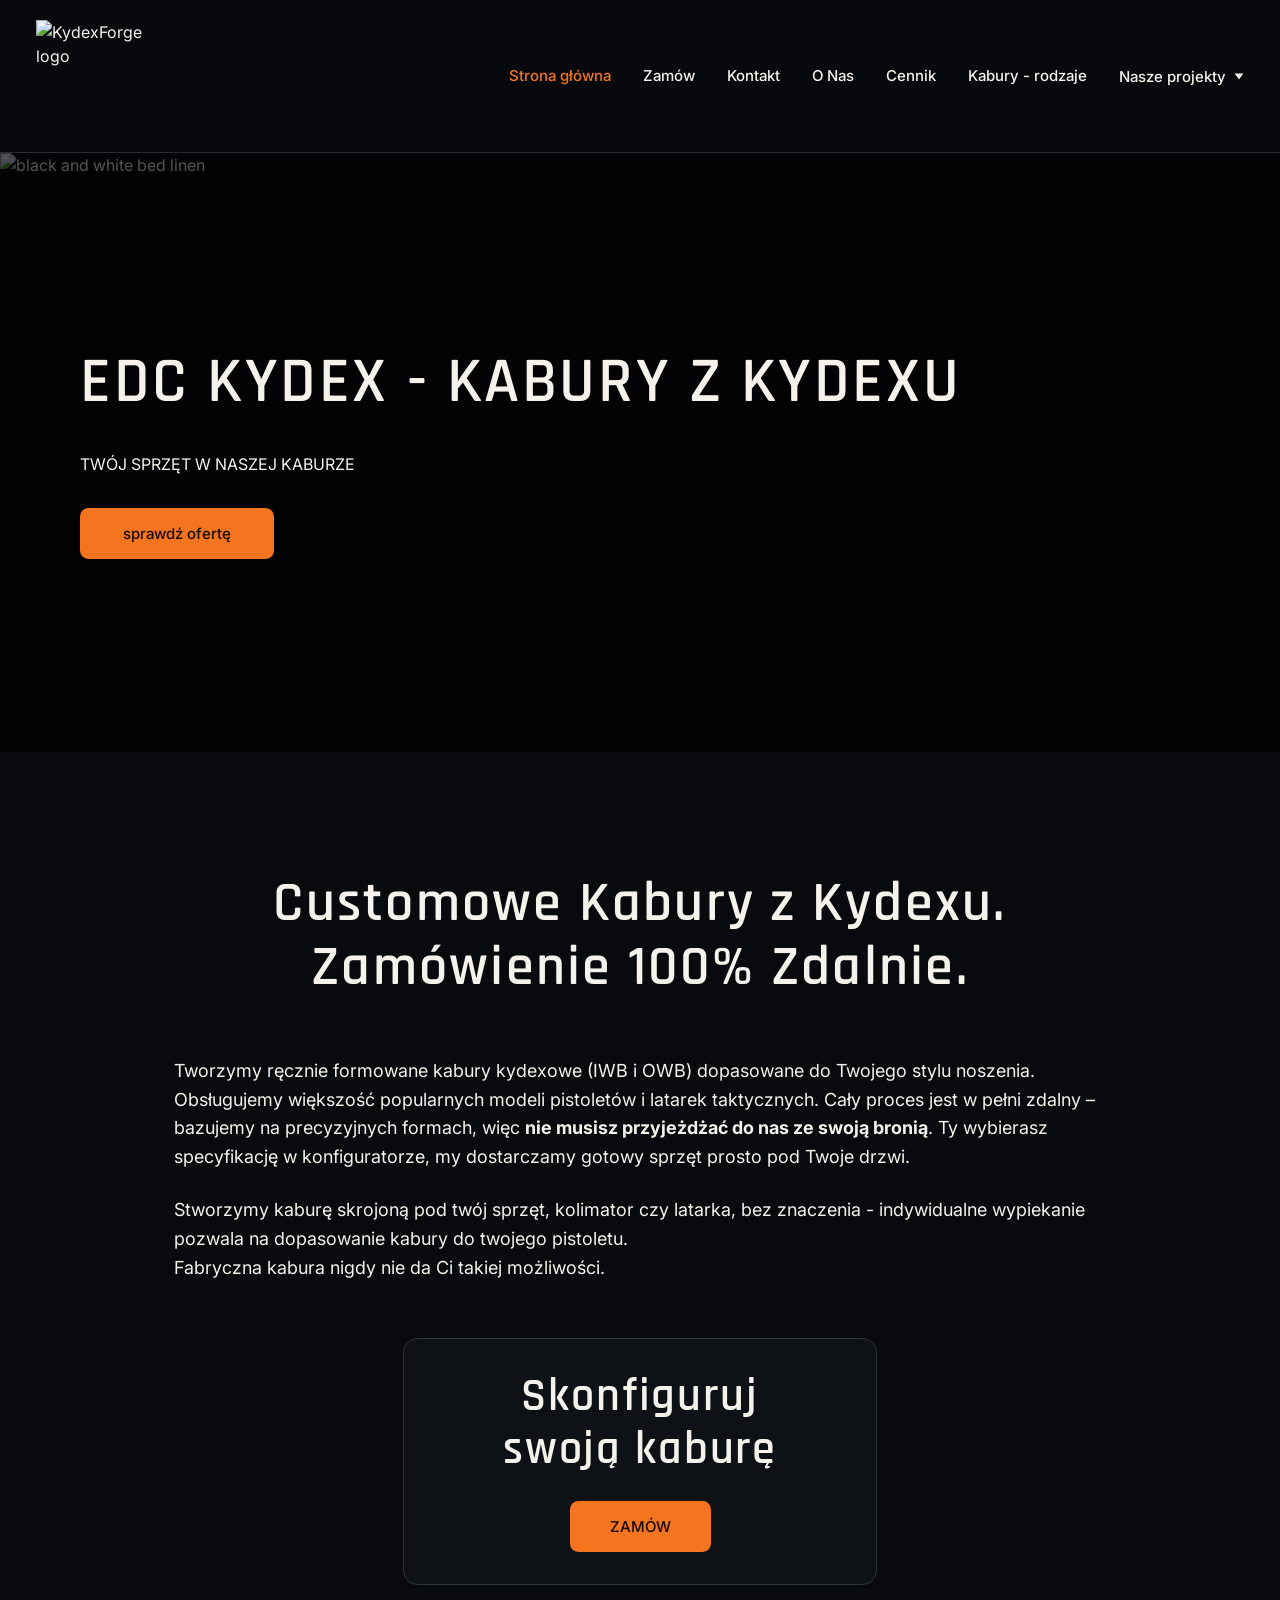
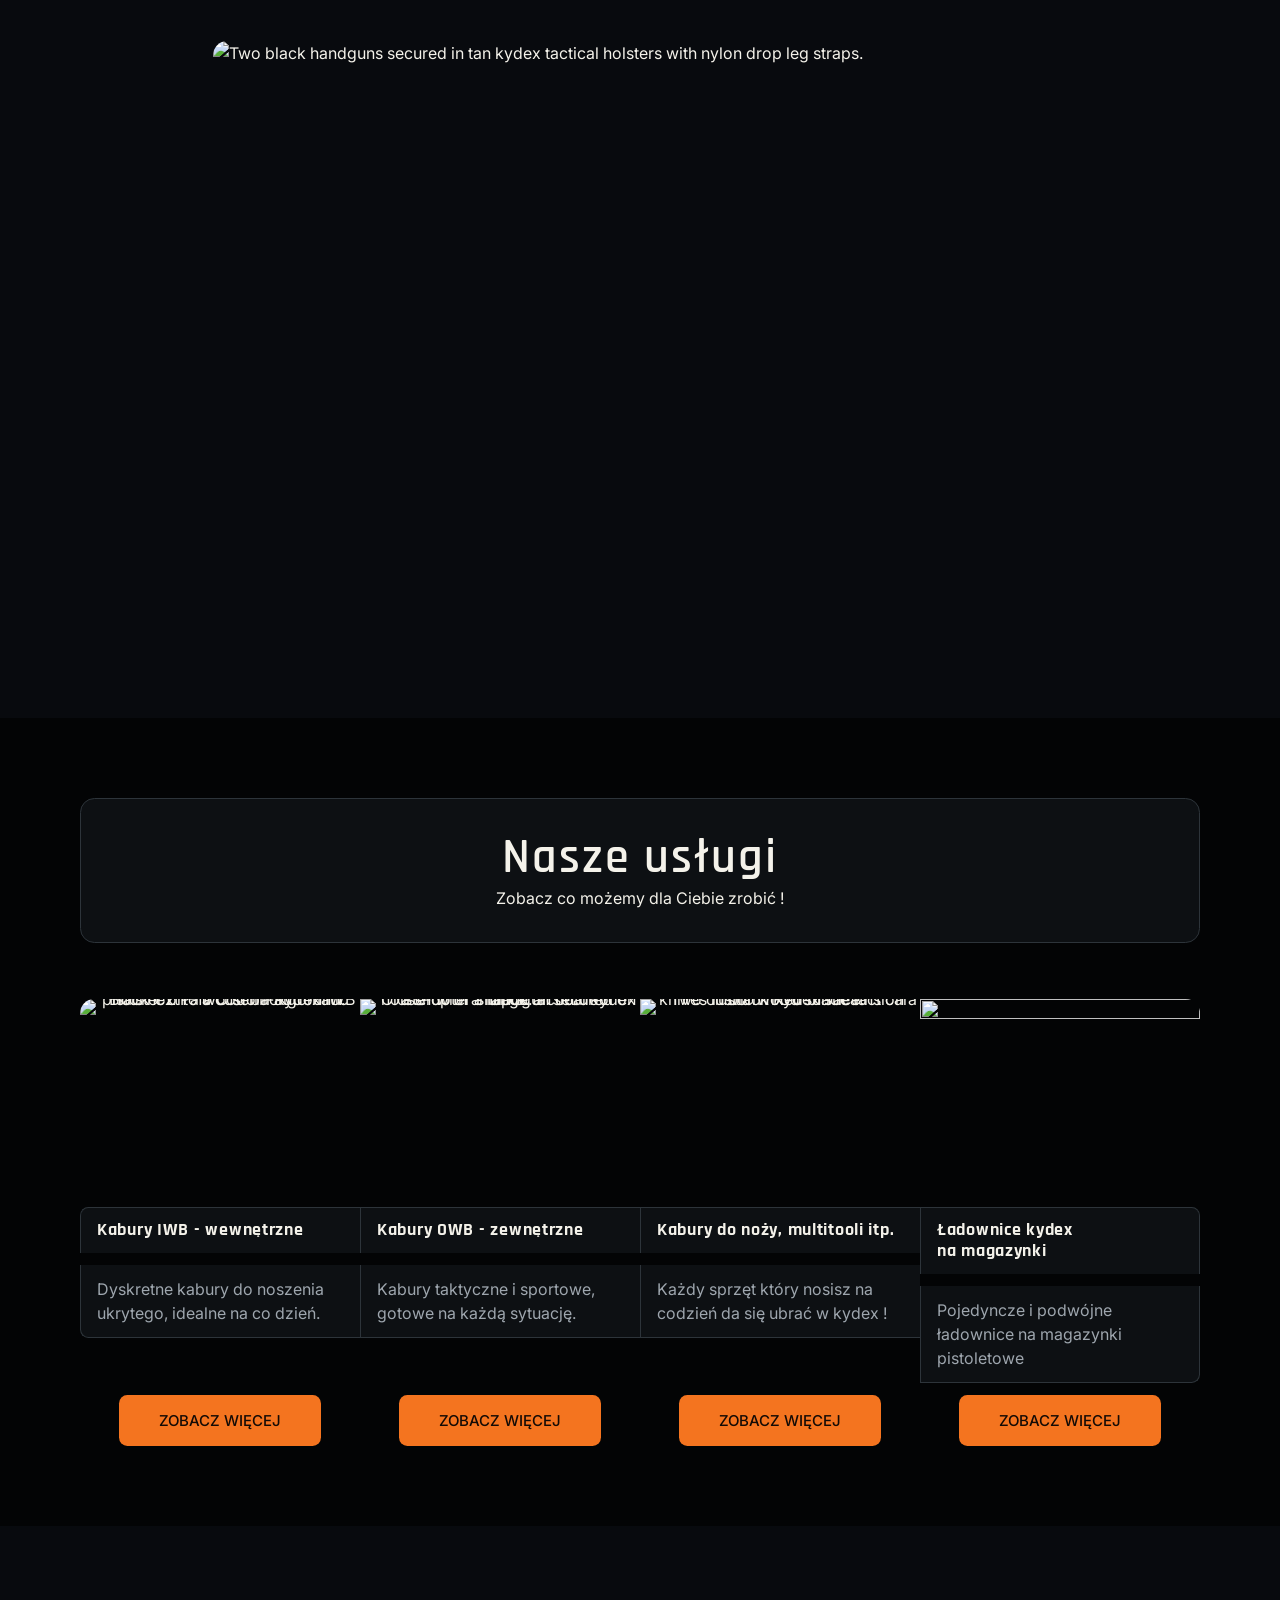
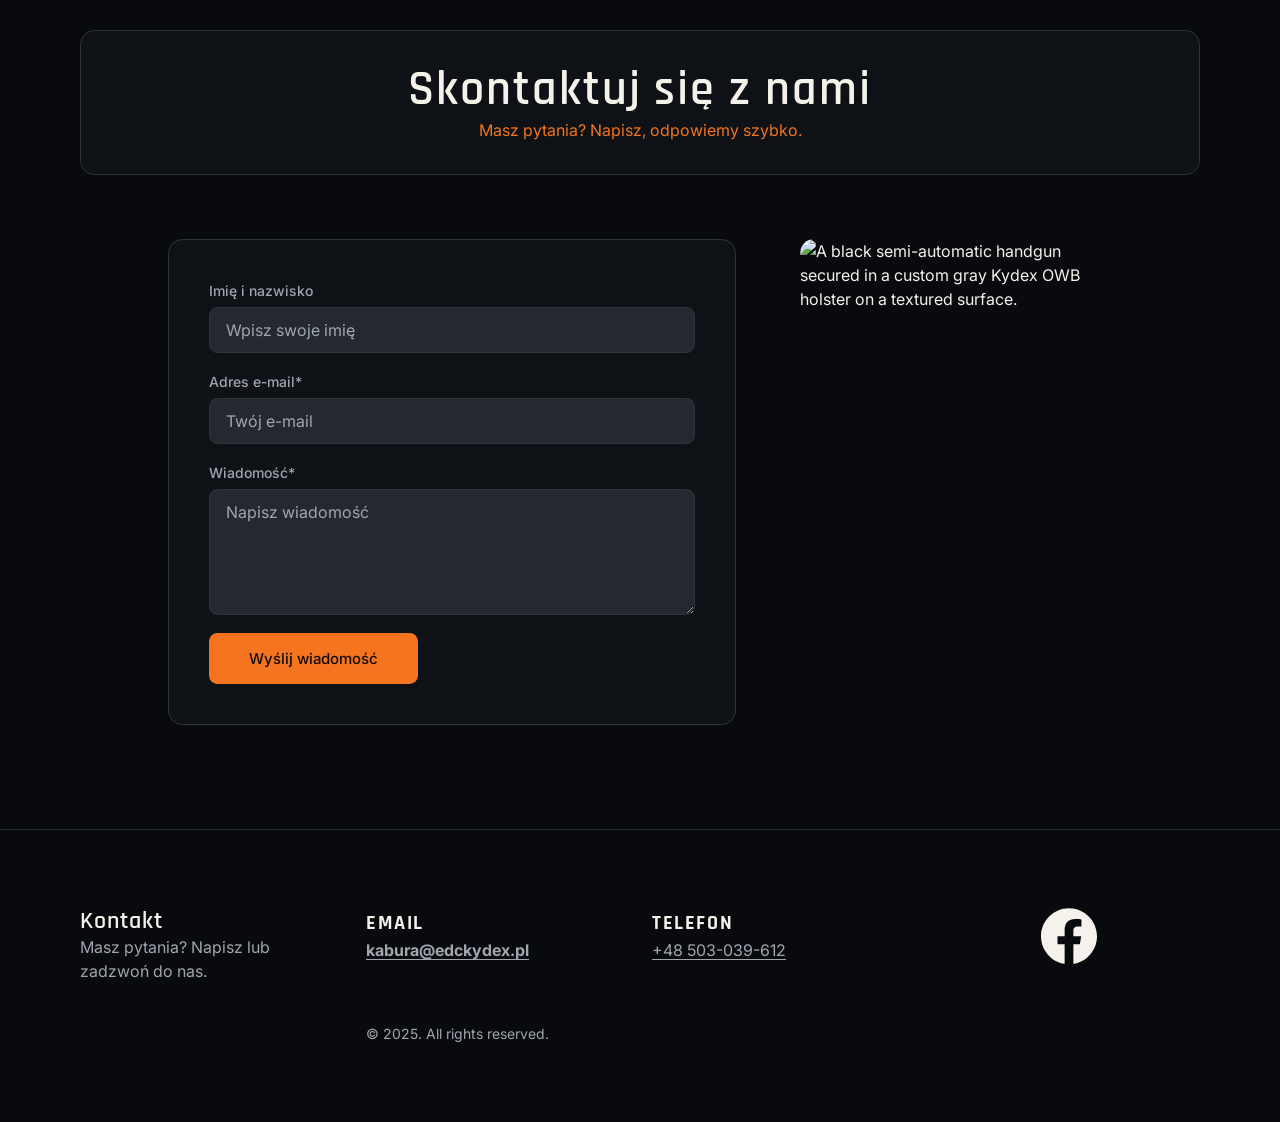
==== commit e70e8a26: "Doklejaj realizacje z panelu do menu i kategorii IWB/OWB. Co-authored-by: Cursor <cursoragent@cursor" ====
--- a/index.html
+++ b/index.html
@@ -270,5 +270,7 @@
 			<p class="site-footer__copyright">© 2025. All rights reserved.</p>
 		</div>
 	</footer>
+	<script src="/realizations-config.js"></script>
+	<script src="/realizations.js"></script>
 </body>
 </html>
--- a/styles.css
+++ b/styles.css
@@ -712,6 +712,49 @@
 
 	.services__grid {
 		grid-template-columns: repeat(4, 1fr);
+		gap: 0;
+		overflow: hidden;
+		border-radius: var(--radius-image);
+	}
+
+	.service {
+		gap: 0.75rem;
+	}
+
+	.service__image-link {
+		display: block;
+		line-height: 0;
+	}
+
+	.service__image {
+		display: block;
+		border-radius: 0;
+	}
+
+	.service:not(:last-child) .service__title,
+	.service:not(:last-child) .service__text {
+		border-right: 0;
+	}
+
+	.service:not(:first-child) .service__title,
+	.service:not(:first-child) .service__text {
+		border-radius: 0;
+	}
+
+	.service:first-child .service__title {
+		border-radius: var(--radius-md) 0 0 0;
+	}
+
+	.service:first-child .service__text {
+		border-radius: 0 0 0 var(--radius-md);
+	}
+
+	.service:last-child .service__title {
+		border-radius: 0 var(--radius-md) 0 0;
+	}
+
+	.service:last-child .service__text {
+		border-radius: 0 0 var(--radius-md) 0;
 	}
 }
 
@@ -917,7 +960,7 @@
 	background: var(--color-bg) url("https://assets.zyrosite.com/cdn-cgi/image/format=auto,w=1920,fit=crop/MESQBRFYJM4INVUA/3-Yb8fHhlaFEmSm1cT.jpg") center / cover no-repeat;
 }
 
-.project .container {
+.project .container:not(.project__split) {
 	display: flex;
 	flex-direction: column;
 	gap: 1.5rem;
@@ -1055,13 +1098,57 @@
 }
 
 .project__image {
-	width: 100%;
+	display: block;
+	width: 100%;
+	max-width: 22.5rem;
+	max-height: 26rem;
+	height: auto;
+	object-fit: contain;
+	margin-inline: auto;
 	border-radius: 6%;
 }
 
 .project__caption {
 	width: 100%;
 	padding: 1.5rem;
+}
+
+.project__media {
+	display: flex;
+	flex-direction: column;
+	align-items: center;
+	gap: 0.75rem;
+	width: 100%;
+}
+
+.project__thumbs {
+	display: flex;
+	flex-wrap: wrap;
+	justify-content: center;
+	gap: 0.5rem;
+	max-width: 22.5rem;
+}
+
+.project__thumb {
+	width: 3.5rem;
+	height: 3.5rem;
+	padding: 0;
+	border: 2px solid transparent;
+	border-radius: 0.35rem;
+	background: none;
+	cursor: pointer;
+	overflow: hidden;
+}
+
+.project__thumb img {
+	display: block;
+	width: 100%;
+	height: 100%;
+	object-fit: cover;
+}
+
+.project__thumb.is-active {
+	border-color: var(--color-orange);
 }
 
 @media (min-width: 57.5em) {
@@ -1109,7 +1196,7 @@
 		padding-block: 5rem;
 	}
 
-	.project .container {
+	.project .container:not(.project__split) {
 		gap: 2.5rem;
 	}
 
@@ -1166,7 +1253,7 @@
 	}
 
 	.project__split {
-		grid-template-columns: minmax(0, 30rem) minmax(0, 30.8125rem);
+		grid-template-columns: minmax(0, 22.5rem) minmax(0, 30.8125rem);
 		gap: 3rem;
 		justify-content: center;
 	}
